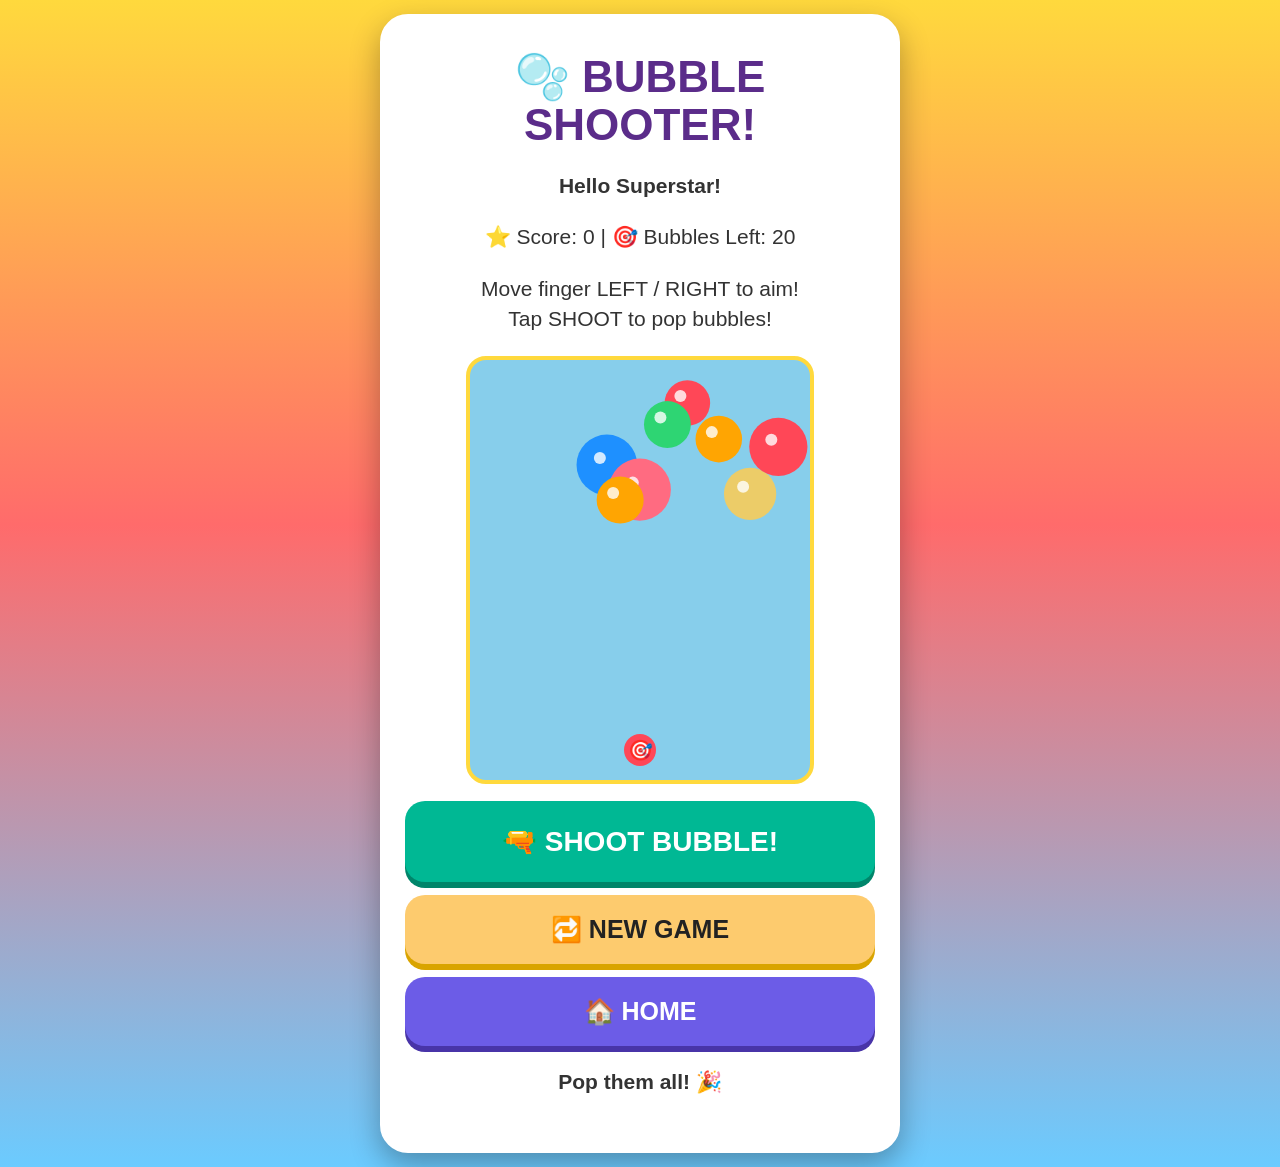
==== bubble.html @ c227b572 "Add initial Bubble Shooter game HTML structure" ====
<!DOCTYPE html>
<html lang="en">
<head>
<meta charset="UTF-8">
<meta name="viewport" content="width=device-width, initial-scale=1.0">
<title>Bubble Shooter - GiftsFinder</title>
<link rel="stylesheet" href="css/style.css">
<style>
canvas{background:#87CEEB;border:4px solid #FFD93D;border-radius:20px;max-width:100%}
</style>
</head>
<body>
<div class="box center">
<h1>🫧 BUBBLE SHOOTER!</h1>
<p><b>Hello <span id="showName">Superstar</span>!</b></p>
<p>⭐ Score: <span id="score">0</span> | 🎯 Bubbles Left: <span id="left">20</span></p>
<p>Move finger LEFT / RIGHT to aim!<br>Tap SHOOT to pop bubbles!</p>
<canvas id="game" width="340" height="420"></canvas>
<br>
<button class="big green" onclick="shoot()">🔫 SHOOT BUBBLE!</button>
<button class="yellow" onclick="newGame()">🔁 NEW GAME</button>
<button onclick="window.location.href='index.html'">🏠 HOME</button>
<p id="msg"><b>Pop them all! 🎉</b></p>
</div>
<script>
var cv=document.getElementById('game');
var ctx=cv.getContext('2d');
var score=0,leftB=20,aimX=170,over=false;
var bubbles=[],shots=[];
var colors=['#FF4757','#FFA502','#2ED573','#1E90FF','#ECCC68','#FF6B81'];
document.getElementById('showName').innerText=localStorage.getItem('kidName')||'Superstar';
function makeBubbles(){
bubbles=[];
for(var i=0;i<8;i++){
bubbles.push({x:30+Math.random()*280,y:30+Math.random()*120,r:22+Math.random()*10,c:colors[i%colors.length],dx:(Math.random()-0.5)*2});
}
}
makeBubbles();
cv.addEventListener('touchmove',function(e){aimX=e.touches[0].clientX-cv.getBoundingClientRect().left;e.preventDefault()},{passive:false});
cv.addEventListener('mousemove',function(e){aimX=e.clientX-cv.getBoundingClientRect().left});
function popSound(){
try{
var c=new (window.AudioContext||window.webkitAudioContext)();
var o=c.createOscillator();var g=c.createGain();
o.connect(g);g.connect(c.destination);
o.frequency.value=900;o.type='sine';g.gain.value=0.2;
o.start();o.stop(c.currentTime+0.15);
}catch(e){}
}
function shoot(){
if(over||leftB<=0)return;
leftB--;document.getElementById('left').innerText=leftB;
shots.push({x:aimX,y:390,r:12,c:colors[Math.floor(Math.random()*colors.length)]});
popSound();
if(leftB<=0&&bubbles.length>0){document.getElementById('msg').innerText='😢 Out of bubbles! Try again!';}
}
function newGame(){
score=0;leftB=20;over=false;
document.getElementById('score').innerText=score;
document.getElementById('left').innerText=leftB;
document.getElementById('msg').innerText='Pop them all! 🎉';
makeBubbles();shots=[];
}
function draw(){
ctx.clearRect(0,0,340,420);
bubbles.forEach(function(b){
b.x+=b.dx;if(b.x<25||b.x>315)b.dx*=-1;
ctx.beginPath();ctx.arc(b.x,b.y,b.r,0,Math.PI*2);ctx.fillStyle=b.c;ctx.fill();
ctx.beginPath();ctx.arc(b.x-7,b.y-7,6,0,Math.PI*2);ctx.fillStyle='rgba(255,255,255,0.8)';ctx.fill();
});
ctx.beginPath();ctx.arc(aimX,390,16,0,Math.PI*2);ctx.fillStyle='#FF4757';ctx.fill();
ctx.fillStyle='#fff';ctx.font='bold 20px Arial';ctx.textAlign='center';ctx.fillText('🎯',aimX,397);
shots.forEach(function(s){
s.y-=8;
ctx.beginPath();ctx.arc(s.x,s.y,s.r,0,Math.PI*2);ctx.fillStyle=s.c;ctx.fill();
});
for(var i=shots.length-1;i>=0;i--){
for(var j=bubbles.length-1;j>=0;j--){
var d=Math.hypot(shots[i].x-bubbles[j].x,shots[i].y-bubbles[j].y);
if(d<bubbles[j].r+shots[i].r){
bubbles.splice(j,1);shots.splice(i,1);
score+=10;document.getElementById('score').innerText=score;
popSound();
document.getElementById('msg').innerText='💥 POP! +10! Good shot!';
break;
}
}
if(shots[i]&&shots[i].y<0)shots.splice(i,1);
}
if(bubbles.length===0&&!over){
over=true;
document.getElementById('msg').innerText='🏆 YOU POPPED THEM ALL! YOU WIN! 🏆';
}
requestAnimationFrame(draw);
}
draw();
</script>
</body>
</html>
---- css/style.css ----
*{box-sizing:border-box}
body{margin:0;font-family:Arial,sans-serif;background:linear-gradient(180deg,#FFD93D 0%,#FF6B6B 45%,#6BCBFF 100%);min-height:100vh;padding:14px}
.box{max-width:520px;margin:0 auto;background:#fff;border-radius:28px;padding:26px 20px 30px;box-shadow:0 12px 30px rgba(0,0,0,.30);border:5px solid #fff}
.center{text-align:center}
h1{font-size:44px;line-height:1.1;margin:8px 0;color:#5B2C8A}
h2{font-size:30px;margin:12px 0;color:#222}
p{font-size:21px;line-height:1.45;color:#333}
.small{font-size:16px;color:#666}
button{display:block;width:100%;padding:20px 14px;margin:13px 0;font-size:25px;font-weight:900;border:0;border-radius:20px;cursor:pointer;background:#6C5CE7;color:#fff;box-shadow:0 6px 0 #4834A8}
button:active{transform:translateY(4px);box-shadow:none}
.green{background:#00B894;box-shadow:0 6px 0 #00856A}
.yellow{background:#FDCB6E;color:#222;box-shadow:0 6px 0 #D9A400}
.red{background:#FF6B6B;box-shadow:0 6px 0 #CC4444}
.big{font-size:28px;padding:24px}
input,select{width:100%;padding:19px;font-size:23px;border:3px solid #6C5CE7;border-radius:16px;margin:10px 0;text-align:center;font-weight:bold}
.card{background:#F1F2FF;border:3px dashed #6C5CE7;border-radius:22px;padding:20px;margin:18px 0}
.emoji{font-size:110px;display:block;animation:bounce 1s infinite}
@keyframes bounce{0%,100%{transform:translateY(0)}50%{transform:translateY(-14px)}}
.board{font-size:34px;line-height:1.15;background:#2D3436;color:#fff;padding:18px 6px;border-radius:16px;overflow-x:auto;letter-spacing:2px}
a{font-size:19px;color:#6C5CE7;font-weight:bold}
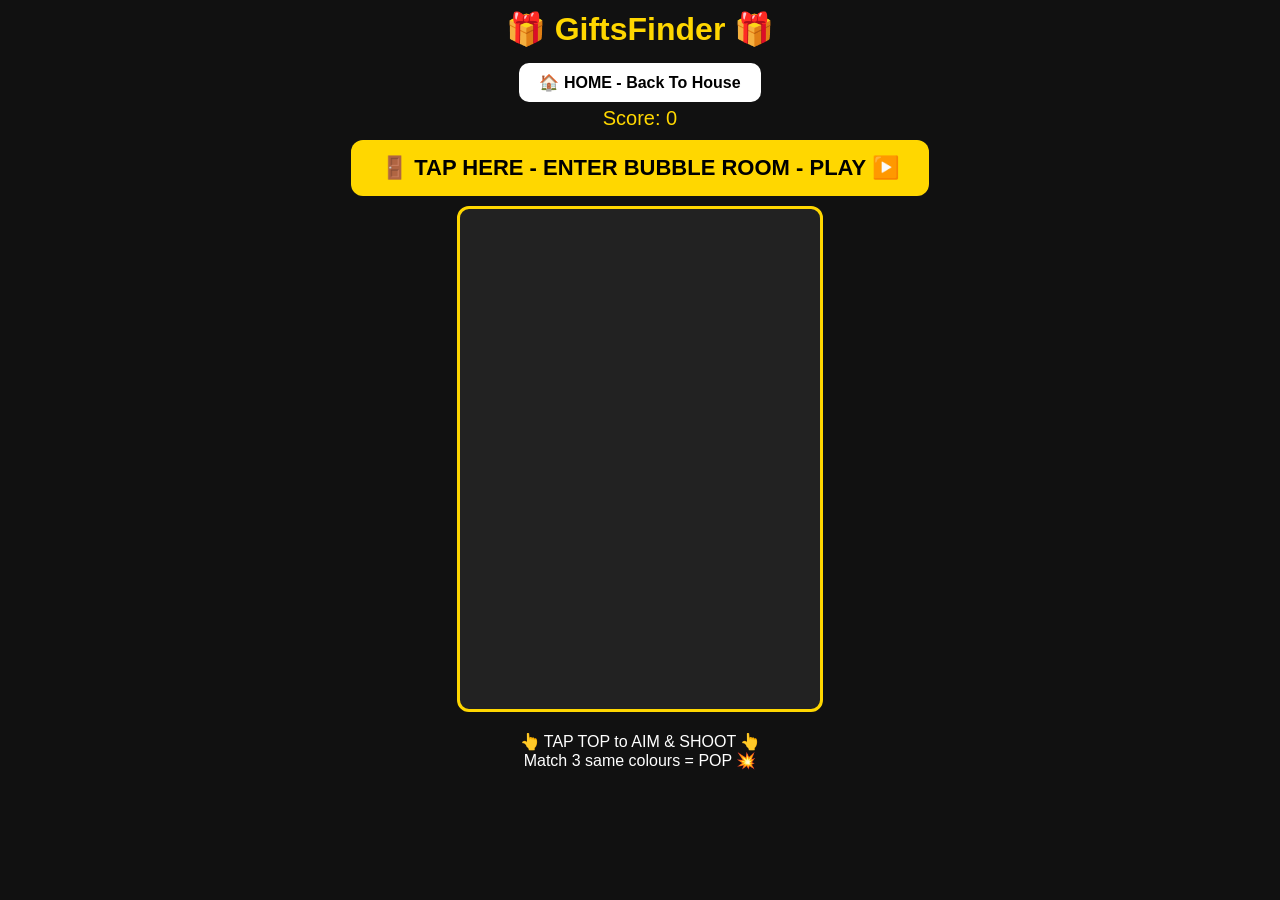
==== commit 4863e5c7: "Refactor bubble shooter HTML structure and styles" ====
--- a/bubble.html
+++ b/bubble.html
@@ -1,98 +1,65 @@
 <!DOCTYPE html>
-<html lang="en">
+<html>
 <head>
-<meta charset="UTF-8">
-<meta name="viewport" content="width=device-width, initial-scale=1.0">
+<meta name="viewport" content="width=device-width,initial-scale=1">
 <title>Bubble Shooter - GiftsFinder</title>
-<link rel="stylesheet" href="css/style.css">
 <style>
-canvas{background:#87CEEB;border:4px solid #FFD93D;border-radius:20px;max-width:100%}
+body{margin:0;background:#111;text-align:center;font-family:Arial;color:#fff}
+h1{color:gold;margin:10px}
+#door{padding:15px 30px;font-size:22px;background:gold;border:0;border-radius:12px;font-weight:bold;margin:10px}
+#back{display:inline-block;padding:10px 20px;background:#fff;color:#000;border-radius:10px;text-decoration:none;font-weight:bold;margin:5px}
+canvas{background:#222;border:3px solid gold;border-radius:12px;max-width:95%}
+#score{font-size:20px;color:gold}
 </style>
 </head>
 <body>
-<div class="box center">
-<h1>🫧 BUBBLE SHOOTER!</h1>
-<p><b>Hello <span id="showName">Superstar</span>!</b></p>
-<p>⭐ Score: <span id="score">0</span> | 🎯 Bubbles Left: <span id="left">20</span></p>
-<p>Move finger LEFT / RIGHT to aim!<br>Tap SHOOT to pop bubbles!</p>
-<canvas id="game" width="340" height="420"></canvas>
-<br>
-<button class="big green" onclick="shoot()">🔫 SHOOT BUBBLE!</button>
-<button class="yellow" onclick="newGame()">🔁 NEW GAME</button>
-<button onclick="window.location.href='index.html'">🏠 HOME</button>
-<p id="msg"><b>Pop them all! 🎉</b></p>
-</div>
+<h1>🎁 GiftsFinder 🎁</h1>
+<a id="back" href="index.html">🏠 HOME - Back To House</a><br>
+<div id="score">Score: 0</div>
+<button id="door" onclick="startGame()">🚪 TAP HERE - ENTER BUBBLE ROOM - PLAY ▶️</button><br>
+<canvas id="c" width="360" height="500"></canvas>
+<p>👆 TAP TOP to AIM & SHOOT 👆<br>Match 3 same colours = POP 💥</p>
 <script>
-var cv=document.getElementById('game');
-var ctx=cv.getContext('2d');
-var score=0,leftB=20,aimX=170,over=false;
-var bubbles=[],shots=[];
-var colors=['#FF4757','#FFA502','#2ED573','#1E90FF','#ECCC68','#FF6B81'];
-document.getElementById('showName').innerText=localStorage.getItem('kidName')||'Superstar';
-function makeBubbles(){
-bubbles=[];
-for(var i=0;i<8;i++){
-bubbles.push({x:30+Math.random()*280,y:30+Math.random()*120,r:22+Math.random()*10,c:colors[i%colors.length],dx:(Math.random()-0.5)*2});
+const cv=document.getElementById('c'),ctx=cv.getContext('2d');
+const colors=['red','lime','yellow','cyan','magenta','orange'];
+let bubbles=[],ball=null,score=0,playing=false,angle=-Math.PI/2;
+function newBubble(x,y){return{x:x,y:y,r:18,c:colors[Math.floor(Math.random()*colors.length)],dead:false}}
+function startGame(){
+playing=true;score=0;bubbles=[];ball=null;
+document.getElementById('door').innerText='🔥 PLAYING - SHOOT! 🔥';
+for(let r=0;r<4;r++)for(let i=0;i<9;i++)bubbles.push(newBubble(27+i*36+(r%2?18:0),27+r*32));
+nextBall();draw();
 }
+function nextBall(){ball=newBubble(180,470);ball.c=colors[Math.floor(Math.random()*colors.length)];}
+function draw(){
+ctx.clearRect(0,0,360,500);
+bubbles.forEach(b=>{if(!b.dead){ctx.beginPath();ctx.arc(b.x,b.y,b.r,0,7);ctx.fillStyle=b.c;ctx.fill();ctx.strokeStyle='#fff';ctx.stroke();}});
+if(ball){ctx.beginPath();ctx.arc(ball.x,ball.y,ball.r,0,7);ctx.fillStyle=ball.c;ctx.fill();ctx.strokeStyle='#fff';ctx.stroke();
+ctx.beginPath();ctx.moveTo(180,470);ctx.lineTo(180+Math.cos(angle)*70,470+Math.sin(angle)*70);ctx.strokeStyle='gold';ctx.lineWidth=3;ctx.stroke();}
+document.getElementById('score').innerText='Score: '+score;
 }
-makeBubbles();
-cv.addEventListener('touchmove',function(e){aimX=e.touches[0].clientX-cv.getBoundingClientRect().left;e.preventDefault()},{passive:false});
-cv.addEventListener('mousemove',function(e){aimX=e.clientX-cv.getBoundingClientRect().left});
-function popSound(){
-try{
-var c=new (window.AudioContext||window.webkitAudioContext)();
-var o=c.createOscillator();var g=c.createGain();
-o.connect(g);g.connect(c.destination);
-o.frequency.value=900;o.type='sine';g.gain.value=0.2;
-o.start();o.stop(c.currentTime+0.15);
-}catch(e){}
+cv.addEventListener('click',e=>{
+if(!playing)return;
+const rect=cv.getBoundingClientRect();
+const mx=(e.clientX-rect.left)*(360/rect.width),my=(e.clientY-rect.top)*(500/rect.height);
+angle=Math.atan2(my-470,mx-180);
+let bx=180,by=470;
+let iv=setInterval(()=>{
+bx+=Math.cos(angle)*10;by+=Math.sin(angle)*10;
+if(bx<18||bx>342)angle=Math.PI-angle;
+let hit=bubbles.find(b=>!b.dead&&Math.hypot(b.x-bx,b.y-by)<36);
+if(hit||by<30){
+clearInterval(iv);
+let nb=newBubble(Math.max(20,Math.min(340,bx)),Math.max(25,by));nb.c=ball.c;bubbles.push(nb);
+let same=bubbles.filter(b=>!b.dead&&b.c===nb.c&&Math.hypot(b.x-nb.x,b.y-nb.y)<70);
+if(same.length>=2){same.forEach(b=>b.dead=true);nb.dead=true;score+=same.length*10+10;}
+bubbles=bubbles.filter(b=>!b.dead);
+nextBall();
 }
-function shoot(){
-if(over||leftB<=0)return;
-leftB--;document.getElementById('left').innerText=leftB;
-shots.push({x:aimX,y:390,r:12,c:colors[Math.floor(Math.random()*colors.length)]});
-popSound();
-if(leftB<=0&&bubbles.length>0){document.getElementById('msg').innerText='😢 Out of bubbles! Try again!';}
-}
-function newGame(){
-score=0;leftB=20;over=false;
-document.getElementById('score').innerText=score;
-document.getElementById('left').innerText=leftB;
-document.getElementById('msg').innerText='Pop them all! 🎉';
-makeBubbles();shots=[];
-}
-function draw(){
-ctx.clearRect(0,0,340,420);
-bubbles.forEach(function(b){
-b.x+=b.dx;if(b.x<25||b.x>315)b.dx*=-1;
-ctx.beginPath();ctx.arc(b.x,b.y,b.r,0,Math.PI*2);ctx.fillStyle=b.c;ctx.fill();
-ctx.beginPath();ctx.arc(b.x-7,b.y-7,6,0,Math.PI*2);ctx.fillStyle='rgba(255,255,255,0.8)';ctx.fill();
+ball.x=bx;ball.y=by;draw();
+if(by<30||hit){ball=null;draw();nextBall();draw();}
+},30);
 });
-ctx.beginPath();ctx.arc(aimX,390,16,0,Math.PI*2);ctx.fillStyle='#FF4757';ctx.fill();
-ctx.fillStyle='#fff';ctx.font='bold 20px Arial';ctx.textAlign='center';ctx.fillText('🎯',aimX,397);
-shots.forEach(function(s){
-s.y-=8;
-ctx.beginPath();ctx.arc(s.x,s.y,s.r,0,Math.PI*2);ctx.fillStyle=s.c;ctx.fill();
-});
-for(var i=shots.length-1;i>=0;i--){
-for(var j=bubbles.length-1;j>=0;j--){
-var d=Math.hypot(shots[i].x-bubbles[j].x,shots[i].y-bubbles[j].y);
-if(d<bubbles[j].r+shots[i].r){
-bubbles.splice(j,1);shots.splice(i,1);
-score+=10;document.getElementById('score').innerText=score;
-popSound();
-document.getElementById('msg').innerText='💥 POP! +10! Good shot!';
-break;
-}
-}
-if(shots[i]&&shots[i].y<0)shots.splice(i,1);
-}
-if(bubbles.length===0&&!over){
-over=true;
-document.getElementById('msg').innerText='🏆 YOU POPPED THEM ALL! YOU WIN! 🏆';
-}
-requestAnimationFrame(draw);
-}
 draw();
 </script>
 </body>
